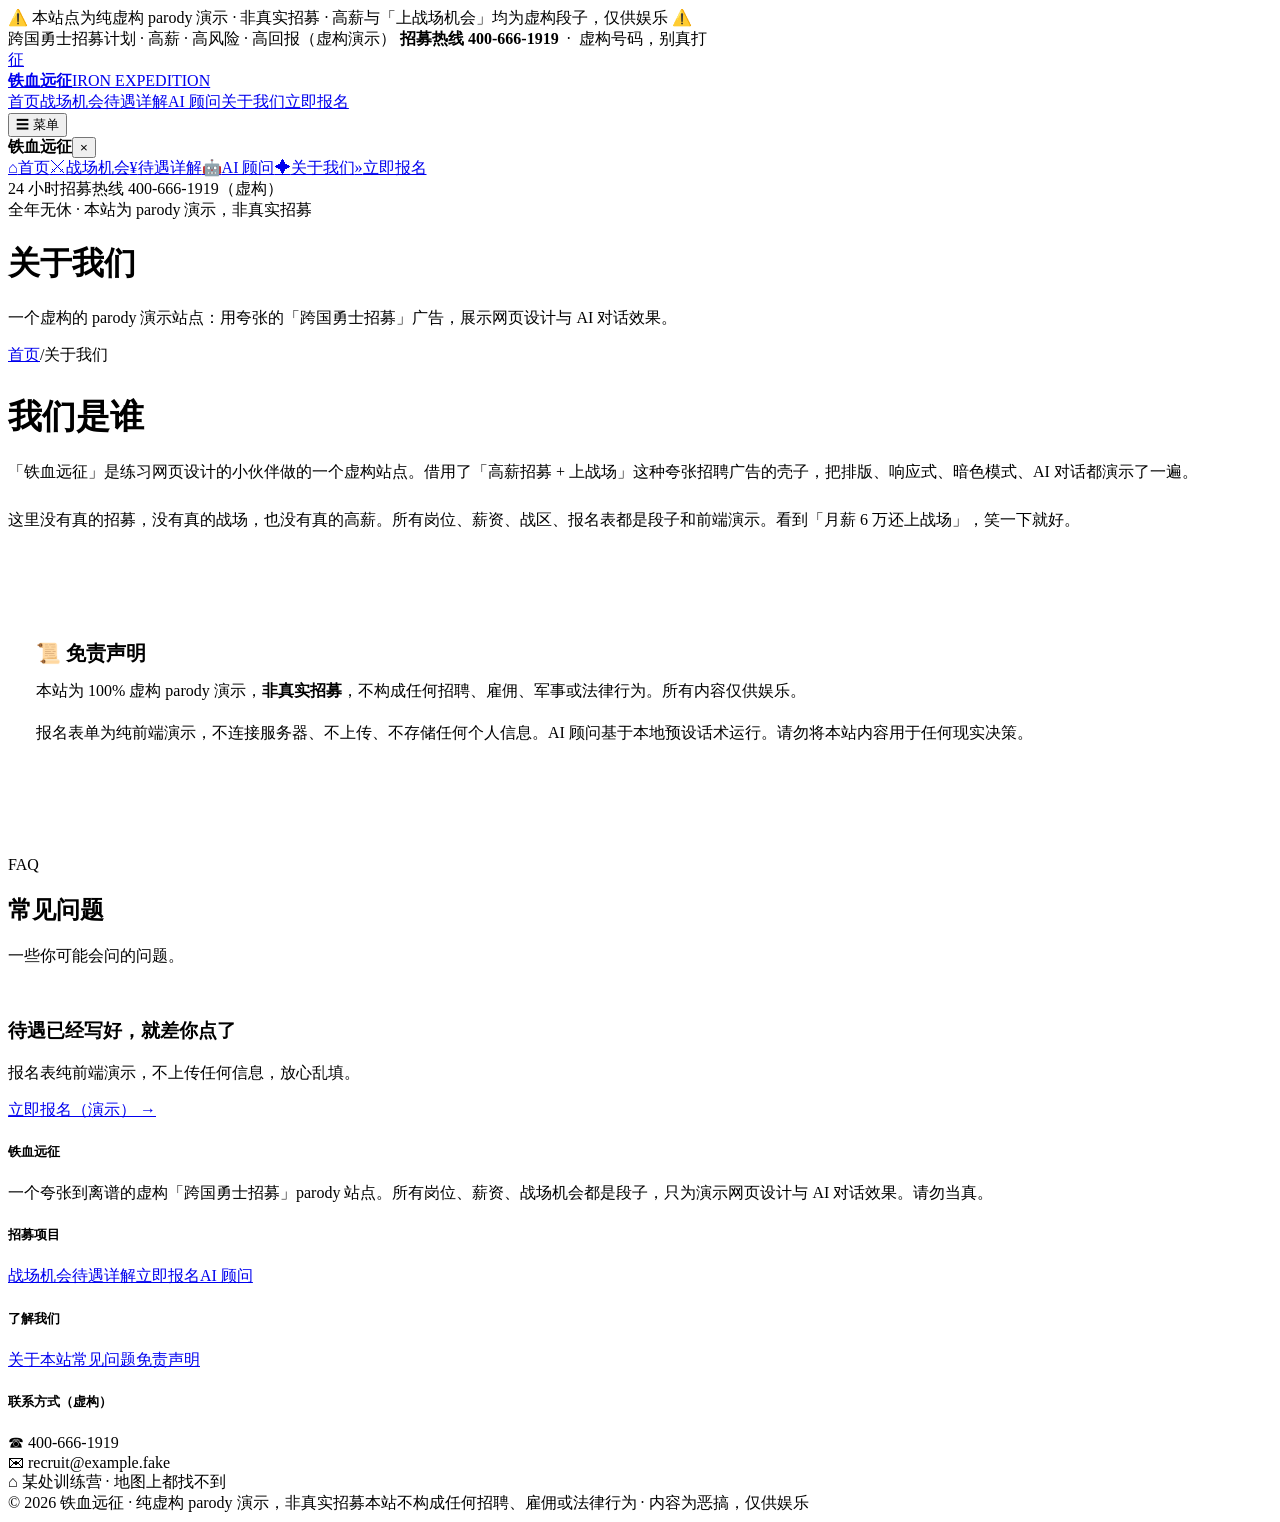
==== about.html @ c766dcee "add about.html" ====
<!DOCTYPE html>
<html lang="zh-CN">
<head>
<meta charset="UTF-8"><meta name="viewport" content="width=device-width,initial-scale=1">
<title>关于我们 — 铁血远征</title>
<meta name="description" content="关于本站的虚构声明与常见问题。">
<link rel="stylesheet" href="assets/style.css">
</head>
<body>
<div class="fakebar">⚠️ 本站点为纯虚构 parody 演示 · 非真实招募 · 高薪与「上战场机会」均为虚构段子，仅供娱乐 ⚠️</div>
<div class="topbar"><div class="wrap">
  <span>跨国勇士招募计划 · 高薪 · 高风险 · 高回报（虚构演示）</span>
  <span><b>招募热线 400-666-1919</b> &nbsp;·&nbsp; 虚构号码，别真打</span>
</div></div>
<header class="sitehead"><div class="wrap">
  <a class="logo" href="index.html"><div class="mark">征</div><div class="txt"><b>铁血远征</b><span>IRON EXPEDITION</span></div></a>
  <nav class="nav"><a href="index.html">首页</a><a href="jobs.html">战场机会</a><a href="benefits.html">待遇详解</a><a href="agent.html">AI 顾问</a><a href="about.html" class="cur">关于我们</a><a href="enlist.html" class="nav-cta">立即报名</a></nav>
  <button class="burger" id="burger">☰ 菜单</button>
</div></header>
<div class="drawer-mask" id="drawerMask"></div>
<aside class="drawer" id="drawer">
  <div class="dh"><b>铁血远征</b><button id="drawerClose">×</button></div>
  <div class="dlist"><a href="index.html"><span class="ico">⌂</span>首页</a><a href="jobs.html"><span class="ico">⚔</span>战场机会</a><a href="benefits.html"><span class="ico">¥</span>待遇详解</a><a href="agent.html"><span class="ico">🤖</span>AI 顾问</a><a href="about.html" class="cur"><span class="ico">✦</span>关于我们</a><a href="enlist.html"><span class="ico">»</span>立即报名</a></div>
  <div class="df">24 小时招募热线 400-666-1919（虚构）<br>全年无休 · 本站为 parody 演示，非真实招募</div>
</aside>

<div class="pagehead"><div class="wrap"><h1>关于我们</h1><p>一个虚构的 parody 演示站点：用夸张的「跨国勇士招募」广告，展示网页设计与 AI 对话效果。</p></div></div>
<div class="crumb"><div class="wrap"><a href="index.html">首页</a><span>/</span>关于我们</div></div>

<section><div class="wrap">
  <div class="about-hero" style="display:grid;gap:40px;align-items:start">
    <div><h2 style="font-family:var(--serif);font-size:clamp(24px,4vw,34px);margin-bottom:16px">我们是谁</h2>
      <p style="color:var(--ink-2);line-height:2;margin-bottom:14px">「铁血远征」是练习网页设计的小伙伴做的一个虚构站点。借用了「高薪招募 + 上战场」这种夸张招聘广告的壳子，把排版、响应式、暗色模式、AI 对话都演示了一遍。</p>
      <p style="color:var(--ink-2);line-height:2">这里没有真的招募，没有真的战场，也没有真的高薪。所有岗位、薪资、战区、报名表都是段子和前端演示。看到「月薪 6 万还上战场」，笑一下就好。</p>
    </div>
    <div class="card" style="padding:28px"><h3 style="font-family:var(--serif);font-size:20px;margin-bottom:14px">📜 免责声明</h3>
      <div class="danger-note" style="margin:0 0 12px">本站为 100% 虚构 parody 演示，<b>非真实招募</b>，不构成任何招聘、雇佣、军事或法律行为。所有内容仅供娱乐。</div>
      <p class="small" style="line-height:1.9">报名表单为纯前端演示，不连接服务器、不上传、不存储任何个人信息。AI 顾问基于本地预设话术运行。请勿将本站内容用于任何现实决策。</p>
    </div>
  </div>
  <div class="sec-head" style="margin-top:64px"><span class="kicker">FAQ</span><h2>常见问题</h2><p>一些你可能会问的问题。</p></div>
  <div class="card" style="padding:8px 24px" id="faqBox"></div>
</div></section>

<section class="cta-strip"><div class="wrap">
  <div><h3>待遇已经写好，就差你点了</h3><p>报名表纯前端演示，不上传任何信息，放心乱填。</p></div>
  <a href="enlist.html" class="btn btn-gold">立即报名（演示） →</a>
</div></section>


<footer class="sitefoot"><div class="wrap"><div class="grid">
  <div class="brand"><h5>铁血远征</h5><p>一个夸张到离谱的虚构「跨国勇士招募」parody 站点。所有岗位、薪资、战场机会都是段子，只为演示网页设计与 AI 对话效果。请勿当真。</p></div>
  <div><h5>招募项目</h5><a href="jobs.html">战场机会</a><a href="benefits.html">待遇详解</a><a href="enlist.html">立即报名</a><a href="agent.html">AI 顾问</a></div>
  <div><h5>了解我们</h5><a href="about.html">关于本站</a><a href="about.html#faq">常见问题</a><a href="about.html">免责声明</a></div>
  <div><h5>联系方式（虚构）</h5><div class="contact-line">☎ 400-666-1919</div><div class="contact-line">✉ recruit@example.fake</div><div class="contact-line">⌂ 某处训练营 · 地图上都找不到</div></div>
</div>
<div class="bottom"><span>© 2026 铁血远征 · 纯虚构 parody 演示，非真实招募</span><span>本站不构成任何招聘、雇佣或法律行为 · 内容为恶搞，仅供娱乐</span></div>
</div></footer>
<div id="toast" class="toast"></div>
<script src="assets/data.js"></script><script src="assets/app.js"></script>
<script>window.TB_READY && TB_READY();</script>
</body></html>
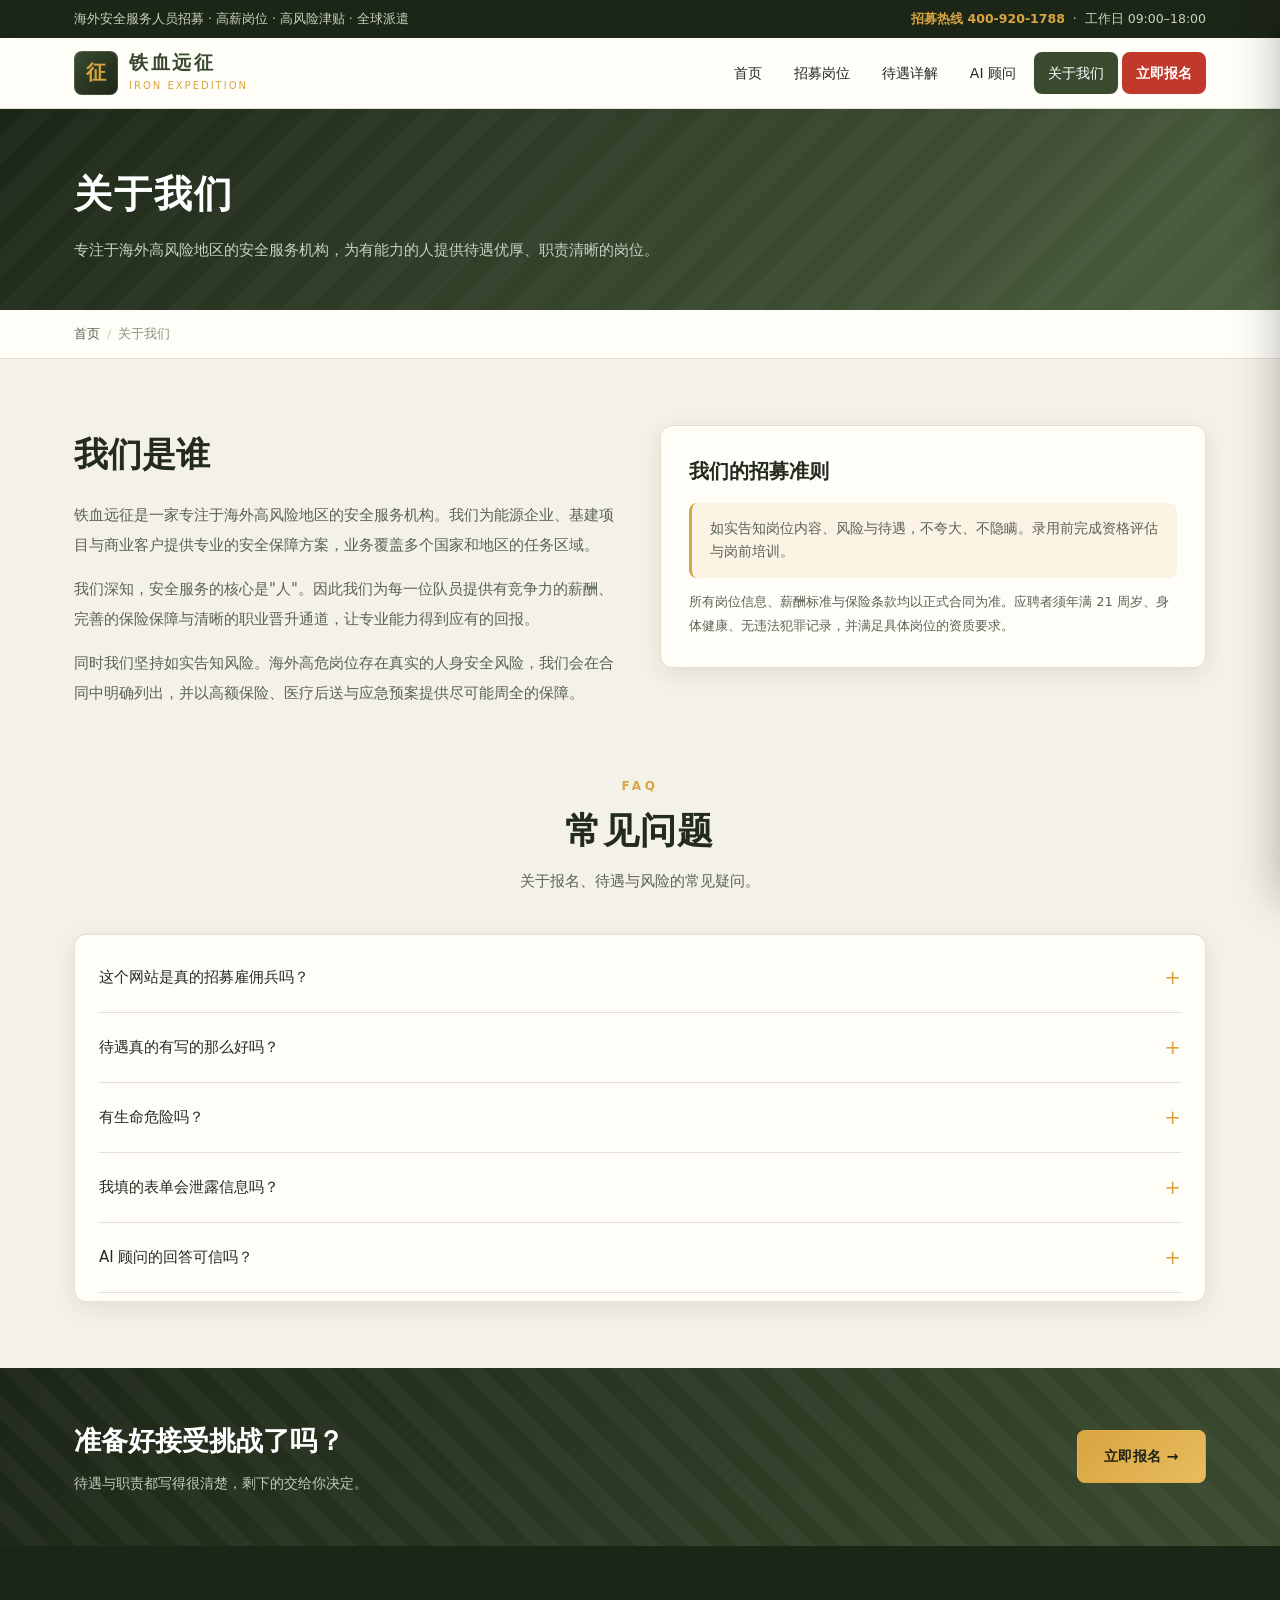
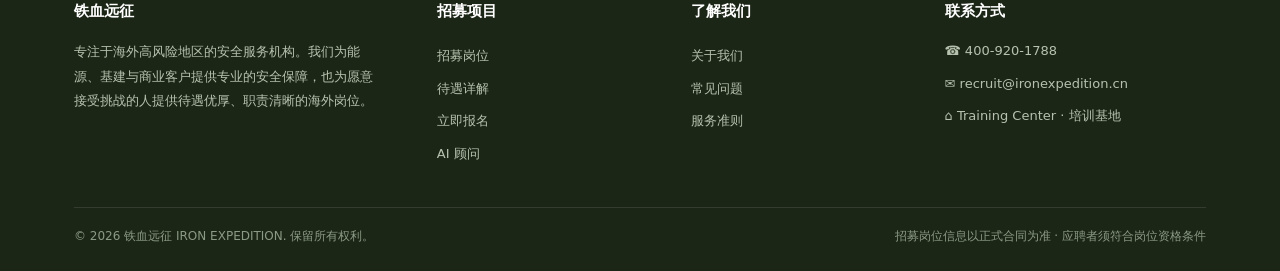
==== commit 185e9635: "update about.html: professional recruitment copy + real photos" ====
--- a/about.html
+++ b/about.html
@@ -3,58 +3,57 @@
 <head>
 <meta charset="UTF-8"><meta name="viewport" content="width=device-width,initial-scale=1">
 <title>关于我们 — 铁血远征</title>
-<meta name="description" content="关于本站的虚构声明与常见问题。">
+<meta name="description" content="了解铁血远征：海外安全服务机构，招募准则、岗位风险告知与常见疑问。">
 <link rel="stylesheet" href="assets/style.css">
 </head>
 <body>
-<div class="fakebar">⚠️ 本站点为纯虚构 parody 演示 · 非真实招募 · 高薪与「上战场机会」均为虚构段子，仅供娱乐 ⚠️</div>
 <div class="topbar"><div class="wrap">
-  <span>跨国勇士招募计划 · 高薪 · 高风险 · 高回报（虚构演示）</span>
-  <span><b>招募热线 400-666-1919</b> &nbsp;·&nbsp; 虚构号码，别真打</span>
+  <span>海外安全服务人员招募 · 高薪岗位 · 高风险津贴 · 全球派遣</span>
+  <span><b>招募热线 400-920-1788</b> &nbsp;·&nbsp; 工作日 09:00–18:00</span>
 </div></div>
 <header class="sitehead"><div class="wrap">
   <a class="logo" href="index.html"><div class="mark">征</div><div class="txt"><b>铁血远征</b><span>IRON EXPEDITION</span></div></a>
-  <nav class="nav"><a href="index.html">首页</a><a href="jobs.html">战场机会</a><a href="benefits.html">待遇详解</a><a href="agent.html">AI 顾问</a><a href="about.html" class="cur">关于我们</a><a href="enlist.html" class="nav-cta">立即报名</a></nav>
+  <nav class="nav"><a href="index.html">首页</a><a href="jobs.html">招募岗位</a><a href="benefits.html">待遇详解</a><a href="agent.html">AI 顾问</a><a href="about.html" class="cur">关于我们</a><a href="enlist.html" class="nav-cta">立即报名</a></nav>
   <button class="burger" id="burger">☰ 菜单</button>
 </div></header>
 <div class="drawer-mask" id="drawerMask"></div>
 <aside class="drawer" id="drawer">
   <div class="dh"><b>铁血远征</b><button id="drawerClose">×</button></div>
-  <div class="dlist"><a href="index.html"><span class="ico">⌂</span>首页</a><a href="jobs.html"><span class="ico">⚔</span>战场机会</a><a href="benefits.html"><span class="ico">¥</span>待遇详解</a><a href="agent.html"><span class="ico">🤖</span>AI 顾问</a><a href="about.html" class="cur"><span class="ico">✦</span>关于我们</a><a href="enlist.html"><span class="ico">»</span>立即报名</a></div>
-  <div class="df">24 小时招募热线 400-666-1919（虚构）<br>全年无休 · 本站为 parody 演示，非真实招募</div>
+  <div class="dlist"><a href="index.html"><span class="ico">⌂</span>首页</a><a href="jobs.html"><span class="ico">⚔</span>招募岗位</a><a href="benefits.html"><span class="ico">¥</span>待遇详解</a><a href="agent.html"><span class="ico">✦</span>AI 顾问</a><a href="about.html" class="cur"><span class="ico">◈</span>关于我们</a><a href="enlist.html"><span class="ico">»</span>立即报名</a></div>
+  <div class="df">招募热线 400-920-1788<br>工作日 09:00–18:00 · 海外岗位咨询请留言</div>
 </aside>
 
-<div class="pagehead"><div class="wrap"><h1>关于我们</h1><p>一个虚构的 parody 演示站点：用夸张的「跨国勇士招募」广告，展示网页设计与 AI 对话效果。</p></div></div>
+<div class="pagehead"><div class="wrap"><h1>关于我们</h1><p>专注于海外高风险地区的安全服务机构，为有能力的人提供待遇优厚、职责清晰的岗位。</p></div></div>
 <div class="crumb"><div class="wrap"><a href="index.html">首页</a><span>/</span>关于我们</div></div>
 
 <section><div class="wrap">
   <div class="about-hero" style="display:grid;gap:40px;align-items:start">
     <div><h2 style="font-family:var(--serif);font-size:clamp(24px,4vw,34px);margin-bottom:16px">我们是谁</h2>
-      <p style="color:var(--ink-2);line-height:2;margin-bottom:14px">「铁血远征」是练习网页设计的小伙伴做的一个虚构站点。借用了「高薪招募 + 上战场」这种夸张招聘广告的壳子，把排版、响应式、暗色模式、AI 对话都演示了一遍。</p>
-      <p style="color:var(--ink-2);line-height:2">这里没有真的招募，没有真的战场，也没有真的高薪。所有岗位、薪资、战区、报名表都是段子和前端演示。看到「月薪 6 万还上战场」，笑一下就好。</p>
+      <p style="color:var(--ink-2);line-height:2;margin-bottom:14px">铁血远征是一家专注于海外高风险地区的安全服务机构。我们为能源企业、基建项目与商业客户提供专业的安全保障方案，业务覆盖多个国家和地区的任务区域。</p>
+      <p style="color:var(--ink-2);line-height:2;margin-bottom:14px">我们深知，安全服务的核心是"人"。因此我们为每一位队员提供有竞争力的薪酬、完善的保险保障与清晰的职业晋升通道，让专业能力得到应有的回报。</p>
+      <p style="color:var(--ink-2);line-height:2">同时我们坚持如实告知风险。海外高危岗位存在真实的人身安全风险，我们会在合同中明确列出，并以高额保险、医疗后送与应急预案提供尽可能周全的保障。</p>
     </div>
-    <div class="card" style="padding:28px"><h3 style="font-family:var(--serif);font-size:20px;margin-bottom:14px">📜 免责声明</h3>
-      <div class="danger-note" style="margin:0 0 12px">本站为 100% 虚构 parody 演示，<b>非真实招募</b>，不构成任何招聘、雇佣、军事或法律行为。所有内容仅供娱乐。</div>
-      <p class="small" style="line-height:1.9">报名表单为纯前端演示，不连接服务器、不上传、不存储任何个人信息。AI 顾问基于本地预设话术运行。请勿将本站内容用于任何现实决策。</p>
+    <div class="card" style="padding:28px"><h3 style="font-family:var(--serif);font-size:20px;margin-bottom:14px">我们的招募准则</h3>
+      <div class="notice" style="margin:0 0 12px">如实告知岗位内容、风险与待遇，不夸大、不隐瞒。录用前完成资格评估与岗前培训。</div>
+      <p class="small" style="line-height:1.9">所有岗位信息、薪酬标准与保险条款均以正式合同为准。应聘者须年满 21 周岁、身体健康、无违法犯罪记录，并满足具体岗位的资质要求。</p>
     </div>
   </div>
-  <div class="sec-head" style="margin-top:64px"><span class="kicker">FAQ</span><h2>常见问题</h2><p>一些你可能会问的问题。</p></div>
+  <div class="sec-head" style="margin-top:64px"><span class="kicker">FAQ</span><h2>常见问题</h2><p>关于报名、待遇与风险的常见疑问。</p></div>
   <div class="card" style="padding:8px 24px" id="faqBox"></div>
 </div></section>
 
 <section class="cta-strip"><div class="wrap">
-  <div><h3>待遇已经写好，就差你点了</h3><p>报名表纯前端演示，不上传任何信息，放心乱填。</p></div>
-  <a href="enlist.html" class="btn btn-gold">立即报名（演示） →</a>
+  <div><h3>准备好接受挑战了吗？</h3><p>待遇与职责都写得很清楚，剩下的交给你决定。</p></div>
+  <a href="enlist.html" class="btn btn-gold">立即报名 →</a>
 </div></section>
 
-
 <footer class="sitefoot"><div class="wrap"><div class="grid">
-  <div class="brand"><h5>铁血远征</h5><p>一个夸张到离谱的虚构「跨国勇士招募」parody 站点。所有岗位、薪资、战场机会都是段子，只为演示网页设计与 AI 对话效果。请勿当真。</p></div>
-  <div><h5>招募项目</h5><a href="jobs.html">战场机会</a><a href="benefits.html">待遇详解</a><a href="enlist.html">立即报名</a><a href="agent.html">AI 顾问</a></div>
-  <div><h5>了解我们</h5><a href="about.html">关于本站</a><a href="about.html#faq">常见问题</a><a href="about.html">免责声明</a></div>
-  <div><h5>联系方式（虚构）</h5><div class="contact-line">☎ 400-666-1919</div><div class="contact-line">✉ recruit@example.fake</div><div class="contact-line">⌂ 某处训练营 · 地图上都找不到</div></div>
+  <div class="brand"><h5>铁血远征</h5><p>专注于海外高风险地区的安全服务机构。我们为能源、基建与商业客户提供专业的安全保障，也为愿意接受挑战的人提供待遇优厚、职责清晰的海外岗位。</p></div>
+  <div><h5>招募项目</h5><a href="jobs.html">招募岗位</a><a href="benefits.html">待遇详解</a><a href="enlist.html">立即报名</a><a href="agent.html">AI 顾问</a></div>
+  <div><h5>了解我们</h5><a href="about.html">关于我们</a><a href="about.html#faq">常见问题</a><a href="about.html">服务准则</a></div>
+  <div><h5>联系方式</h5><div class="contact-line">☎ 400-920-1788</div><div class="contact-line">✉ recruit@ironexpedition.cn</div><div class="contact-line">⌂  Training Center · 培训基地</div></div>
 </div>
-<div class="bottom"><span>© 2026 铁血远征 · 纯虚构 parody 演示，非真实招募</span><span>本站不构成任何招聘、雇佣或法律行为 · 内容为恶搞，仅供娱乐</span></div>
+<div class="bottom"><span>© 2026 铁血远征 IRON EXPEDITION. 保留所有权利。</span><span>招募岗位信息以正式合同为准 · 应聘者须符合岗位资格条件</span></div>
 </div></footer>
 <div id="toast" class="toast"></div>
 <script src="assets/data.js"></script><script src="assets/app.js"></script>
--- a/assets/style.css
+++ b/assets/style.css
@@ -0,0 +1,291 @@
+/* 铁血远征 · 跨国勇士招募计划 —— 虚构 parody 演示站点公共样式 */
+:root{
+  --army:#3a4a2f;          /* 橄榄绿主色 */
+  --army-2:#4d6040;
+  --army-deep:#1c2617;     /* 深橄榄（背景/页脚） */
+  --sand:#c9b48c;          /* 沙漠卡其 */
+  --gold:#d9a441;          /* 军功金 */
+  --danger:#c0392b;        /* 警示红 */
+  --bg:#f4f1e8;            /* 沙米白 */
+  --card:#fffdf8;
+  --ink:#232a1e;
+  --ink-2:#5a6252;
+  --ink-3:#8b917f;
+  --line:#e3dfd2;
+  --line-2:#d2ccb8;
+  --ok:#2f7d4f;
+  --radius:12px;
+  --radius-s:8px;
+  --shadow:0 6px 24px rgba(28,38,23,.09);
+  --shadow-lg:0 18px 50px rgba(28,38,23,.18);
+  --sans:"PingFang SC","Microsoft YaHei","Hiragino Sans GB",system-ui,-apple-system,sans-serif;
+  --serif:"Songti SC","STSong","SimSun",serif;
+}
+@media (prefers-color-scheme:dark){
+  :root{
+    color-scheme:dark;
+    --army:#9dbb7d;--army-2:#b3cf96;--army-deep:#0f150b;
+    --sand:#c9b48c;--gold:#e8bd63;--danger:#e05a4a;
+    --bg:#10160d;--card:#181f14;--ink:#e8ecdf;--ink-2:#b3bca6;--ink-3:#7d876f;
+    --line:#2a3324;--line-2:#384330;
+    --shadow:0 6px 24px rgba(0,0,0,.3);--shadow-lg:0 18px 50px rgba(0,0,0,.5);
+  }
+}
+*{box-sizing:border-box;margin:0;padding:0}
+html{-webkit-text-size-adjust:100%;scroll-behavior:smooth;overflow-x:hidden}
+body{font-family:var(--sans);background:var(--bg);color:var(--ink);font-size:15px;line-height:1.75;overflow-x:hidden}
+img{max-width:100%;display:block}
+a{color:var(--army);text-decoration:none}
+a:hover{color:var(--gold)}
+.wrap{max-width:1180px;margin:0 auto;padding:0 24px}
+.mono{font-family:ui-monospace,Menlo,Consolas,monospace}
+.small{font-size:13px;color:var(--ink-2)}
+.tiny{font-size:12px;color:var(--ink-3)}
+.center{text-align:center}
+.hidden{display:none!important}
+
+/* ===== 虚构声明横幅 ===== */
+.fakebar{background:repeating-linear-gradient(45deg,#b8860b,#b8860b 14px,#a0780a 14px,#a0780a 28px);color:#fff;font-size:12.5px;text-align:center;padding:7px 16px;letter-spacing:.04em}
+.fakebar b{background:rgba(0,0,0,.25);padding:1px 8px;border-radius:4px}
+
+/* ===== 顶部 ===== */
+.topbar{background:var(--army-deep);color:#c7d1bc;font-size:12.5px}
+.topbar .wrap{display:flex;justify-content:space-between;gap:16px;padding-top:8px;padding-bottom:8px;flex-wrap:wrap}
+.topbar b{color:var(--gold)}
+.sitehead{background:var(--card);border-bottom:1px solid var(--line);position:sticky;top:0;z-index:100;box-shadow:0 2px 12px rgba(0,0,0,.05)}
+.sitehead .wrap{display:flex;align-items:center;gap:18px;height:70px}
+.logo{display:flex;align-items:center;gap:11px;flex:0 0 auto}
+.logo .mark{width:44px;height:44px;border-radius:8px;background:linear-gradient(135deg,var(--army),var(--army-deep));color:var(--gold);display:grid;place-items:center;font-family:var(--serif);font-size:20px;font-weight:700;box-shadow:inset 0 0 0 1px rgba(255,255,255,.15)}
+.logo .txt b{display:block;font-size:19px;letter-spacing:.14em;font-family:var(--serif);line-height:1.2}
+.logo .txt span{display:block;font-size:10px;letter-spacing:.2em;color:var(--gold);margin-top:2px}
+.nav{display:flex;gap:4px;margin-left:auto;align-items:center}
+.nav a{padding:9px 14px;font-size:14px;color:var(--ink);border-radius:8px;white-space:nowrap}
+.nav a:hover{background:rgba(217,164,65,.14);color:var(--gold)}
+.nav a.cur{background:var(--army);color:#fff}
+.nav .nav-cta{background:var(--danger);color:#fff;font-weight:600}
+.nav .nav-cta:hover{background:#a93226;color:#fff}
+.burger{display:none;margin-left:auto;background:var(--army);color:#fff;border:none;border-radius:8px;padding:9px 13px;font-size:14px;cursor:pointer}
+@media(max-width:980px){.nav{display:none}.burger{display:block}}
+
+/* 抽屉栏 */
+.drawer-mask{position:fixed;inset:0;background:rgba(10,20,8,.55);z-index:198;opacity:0;visibility:hidden;transition:.25s}
+.drawer-mask.on{opacity:1;visibility:visible}
+.drawer{position:fixed;top:0;right:0;bottom:0;width:min(330px,86vw);background:var(--card);z-index:199;transform:translateX(102%);transition:transform .28s cubic-bezier(.4,0,.2,1);box-shadow:-10px 0 40px rgba(0,0,0,.25);display:flex;flex-direction:column}
+.drawer.on{transform:none}
+.drawer .dh{padding:20px;background:linear-gradient(135deg,var(--army),var(--army-deep));color:#fff;display:flex;justify-content:space-between;align-items:center}
+.drawer .dh b{font-family:var(--serif);font-size:20px;letter-spacing:.1em}
+.drawer .dh button{background:rgba(255,255,255,.15);border:none;color:#fff;width:32px;height:32px;border-radius:50%;font-size:18px;cursor:pointer}
+.drawer .dlist{padding:12px;overflow-y:auto;flex:1}
+.drawer .dlist a{display:flex;align-items:center;gap:12px;padding:14px 16px;border-radius:10px;color:var(--ink);font-size:15px;margin-bottom:4px}
+.drawer .dlist a:hover,.drawer .dlist a.cur{background:rgba(217,164,65,.14);color:var(--gold)}
+.drawer .dlist a .ico{width:26px;height:26px;border-radius:7px;background:var(--army);color:#fff;display:grid;place-items:center;font-size:13px;flex:0 0 auto}
+.drawer .df{padding:16px 20px;border-top:1px solid var(--line);font-size:13px;color:var(--ink-2);line-height:1.8}
+
+/* ===== 通用块 ===== */
+section{padding:66px 0}
+.sec-head{text-align:center;max-width:740px;margin:0 auto 40px}
+.sec-head .kicker{display:inline-block;color:var(--gold);font-size:12px;letter-spacing:.3em;font-weight:700;margin-bottom:10px}
+.sec-head h2{font-size:clamp(25px,4vw,36px);font-family:var(--serif);letter-spacing:.04em;line-height:1.35}
+.sec-head p{color:var(--ink-2);margin-top:12px}
+.btn{display:inline-flex;align-items:center;justify-content:center;gap:8px;padding:13px 26px;border-radius:8px;font-size:14px;font-weight:700;cursor:pointer;border:1px solid transparent;transition:.2s;text-align:center;letter-spacing:.03em}
+.btn-gold{background:linear-gradient(135deg,var(--gold),#e8bc5e);color:#1a2114}
+.btn-gold:hover{filter:brightness(1.07);color:#1a2114;transform:translateY(-1px)}
+.btn-army{background:var(--army);color:#fff}
+.btn-army:hover{background:var(--army-2);color:#fff}
+.btn-danger{background:var(--danger);color:#fff}
+.btn-danger:hover{background:#a93226;color:#fff}
+.btn-ghost{background:transparent;border-color:var(--line-2);color:var(--ink)}
+.btn-ghost:hover{border-color:var(--gold);color:var(--gold)}
+.btn-sm{padding:9px 15px;font-size:13px;border-radius:7px}
+.card{background:var(--card);border:1px solid var(--line);border-radius:var(--radius);box-shadow:var(--shadow)}
+.tag{display:inline-block;padding:3px 9px;border-radius:4px;font-size:11.5px;background:rgba(217,164,65,.16);color:var(--gold);font-weight:700}
+
+/* ===== 首屏 ===== */
+.hero{position:relative;background:var(--army-deep);color:#fff;overflow:hidden}
+.hero .bg{position:absolute;inset:0;background-image:linear-gradient(115deg,rgba(28,38,23,.97),rgba(58,74,47,.9) 60%,rgba(28,38,23,.7)),repeating-linear-gradient(135deg,rgba(255,255,255,.02),rgba(255,255,255,.02) 2px,transparent 2px,transparent 18px)}
+.hero .bg::after{content:"";position:absolute;inset:0;background:radial-gradient(circle at 78% 35%,rgba(217,164,65,.18),transparent 46%)}
+.hero .wrap{position:relative;z-index:2;padding:96px 24px 104px;display:grid;grid-template-columns:1.1fr .9fr;gap:48px;align-items:center}
+.hero .badge{display:inline-flex;align-items:center;gap:8px;border:1px solid rgba(217,164,65,.55);color:var(--gold);padding:6px 14px;border-radius:4px;font-size:12.5px;letter-spacing:.12em;margin-bottom:22px;font-weight:700}
+.hero h1{font-family:var(--serif);font-size:clamp(34px,5.4vw,58px);line-height:1.28;letter-spacing:.03em;font-weight:700}
+.hero h1 em{color:var(--gold);font-style:normal}
+.hero .lead{font-size:clamp(15px,2vw,17px);color:#cbd4c4;margin:22px 0 28px;max-width:570px;line-height:1.95}
+.hero .lead b{color:var(--gold)}
+.hero .actions{display:flex;gap:14px;flex-wrap:wrap}
+.hero .trust{display:flex;gap:28px;margin-top:38px;flex-wrap:wrap}
+.hero .trust div b{display:block;font-size:24px;color:var(--gold);font-family:var(--serif)}
+.hero .trust div span{font-size:12px;color:#a9b7a2}
+.hero-card{background:rgba(255,255,255,.06);border:1px solid rgba(255,255,255,.18);backdrop-filter:blur(8px);border-radius:14px;padding:26px;box-shadow:var(--shadow-lg)}
+.hero-card h3{font-size:16px;margin-bottom:6px;color:#fff;letter-spacing:.05em}
+.hero-card .sub{font-size:12.5px;color:#a9b7a2;margin-bottom:18px}
+.pay-line{display:flex;justify-content:space-between;align-items:baseline;padding:11px 0;border-bottom:1px dashed rgba(255,255,255,.16)}
+.pay-line span{font-size:13px;color:#c3cdbd}
+.pay-line b{font-size:19px;color:var(--gold);font-family:var(--serif)}
+.hero-card .fake-input{margin-top:18px;display:flex;gap:8px}
+.hero-card .fake-input a{flex:1;text-align:center;background:var(--danger);color:#fff;border-radius:9px;padding:11px 14px;font-size:13.5px;font-weight:700}
+@media(max-width:900px){.hero .wrap{grid-template-columns:1fr;padding:70px 24px 76px;gap:32px}.hero-card{max-width:560px}}
+
+/* ===== 现代统计数字卡 ===== */
+.stat-grid{display:grid;grid-template-columns:repeat(4,1fr);gap:16px}
+.stat-card{background:var(--card);border:1px solid var(--line);border-radius:16px;padding:34px 18px 30px;text-align:center;position:relative;overflow:hidden;transition:transform .3s ease,box-shadow .3s ease}
+.stat-card::before{content:"";position:absolute;top:0;left:0;right:0;height:3px;background:linear-gradient(90deg,var(--gold),var(--army))}
+.stat-card::after{content:"";position:absolute;width:130px;height:130px;border-radius:50%;right:-45px;bottom:-65px;background:radial-gradient(circle,rgba(217,164,65,.12),transparent 70%)}
+.stat-card:hover{transform:translateY(-5px);box-shadow:var(--shadow-lg)}
+.stat-num{font-size:clamp(32px,4.4vw,46px);font-weight:700;color:var(--gold);line-height:1.1;letter-spacing:-.01em}
+.stat-num span{font-size:.44em;margin-left:2px;color:var(--ink-2);font-weight:500}
+.stat-label{font-size:13px;color:var(--ink-2);margin-top:12px;letter-spacing:.06em}
+@media(max-width:900px){.stat-grid{grid-template-columns:repeat(2,1fr)}}
+@media(max-width:400px){.stat-card{padding:24px 10px 20px}}
+
+/* 卖点 */
+.feature-grid{display:grid;grid-template-columns:repeat(4,1fr);gap:18px}
+.feature{padding:26px 22px;text-align:center;transition:.25s}
+.feature:hover{transform:translateY(-5px);box-shadow:var(--shadow-lg)}
+.feature .ic{width:54px;height:54px;margin:0 auto 14px;border-radius:12px;background:linear-gradient(135deg,rgba(217,164,65,.2),rgba(58,74,47,.1));color:var(--gold);display:grid;place-items:center;font-size:25px}
+.feature h4{font-size:16px;margin-bottom:7px}
+.feature p{font-size:13px;color:var(--ink-2);line-height:1.7}
+@media(max-width:900px){.feature-grid{grid-template-columns:repeat(2,1fr)}}
+@media(max-width:520px){.feature-grid{grid-template-columns:1fr}}
+
+/* 岗位卡 */
+.job-grid{display:grid;grid-template-columns:repeat(3,1fr);gap:20px}
+.job{background:var(--card);border:1px solid var(--line);border-radius:var(--radius);overflow:hidden;box-shadow:var(--shadow);transition:.25s;display:flex;flex-direction:column}
+.job:hover{transform:translateY(-5px);box-shadow:var(--shadow-lg)}
+.job .top{height:120px;display:flex;align-items:center;justify-content:center;font-size:52px;position:relative;background:linear-gradient(135deg,var(--army),var(--army-deep))}
+.job .top .corner{position:absolute;top:10px;left:10px;background:var(--danger);color:#fff;font-size:11px;padding:3px 9px;border-radius:4px;font-weight:700}
+.job .body{padding:18px 19px 20px;display:flex;flex-direction:column;flex:1}
+.job .body h4{font-size:16.5px;line-height:1.5;margin-bottom:6px}
+.job .body .desc{font-size:12.5px;color:var(--ink-2);flex:1;line-height:1.65}
+.job .pay{display:flex;align-items:baseline;gap:8px;margin:12px 0}
+.job .pay b{font-size:22px;color:var(--danger);font-family:var(--serif)}
+.job .pay span{font-size:12px;color:var(--ink-3)}
+.job .meta{font-size:12px;color:var(--ink-2);padding:8px 0;border-top:1px dashed var(--line);margin-bottom:12px;line-height:1.8}
+.job .foot .btn{width:100%}
+@media(max-width:980px){.job-grid{grid-template-columns:repeat(2,1fr)}}
+@media(max-width:560px){.job-grid{grid-template-columns:1fr}}
+
+/* 流程 */
+.flow{display:grid;grid-template-columns:repeat(5,1fr);gap:12px;position:relative}
+.flow .step{text-align:center;padding:0 6px}
+.flow .step .n{width:46px;height:46px;border-radius:50%;background:var(--card);border:2px solid var(--gold);color:var(--gold);display:grid;place-items:center;font-size:18px;font-weight:700;margin:0 auto 12px;font-family:var(--serif)}
+.flow .step h5{font-size:14.5px;margin-bottom:5px}
+.flow .step p{font-size:12px;color:var(--ink-2)}
+@media(max-width:760px){.flow{grid-template-columns:repeat(2,1fr);gap:20px 10px}.flow .step:last-child{grid-column:span 2}}
+
+/* 待遇对比表 */
+.tbl-wrap{overflow-x:auto;border:1px solid var(--line);border-radius:var(--radius);background:var(--card)}
+table.tbl{width:100%;border-collapse:collapse;font-size:13.5px;min-width:600px}
+table.tbl th,table.tbl td{padding:13px 15px;text-align:left;border-bottom:1px solid var(--line)}
+table.tbl th{background:var(--army);color:#fff;font-weight:600;white-space:nowrap}
+table.tbl tr:last-child td{border-bottom:none}
+table.tbl tr:nth-child(even) td{background:rgba(58,74,47,.03)}
+table.tbl td b{color:var(--gold)}
+table.tbl .hot{color:var(--danger);font-weight:700}
+
+/* CTA 条 */
+.cta-strip{background:linear-gradient(120deg,var(--army-deep),var(--army));color:#fff;padding:50px 0;position:relative;overflow:hidden}
+.cta-strip::before{content:"";position:absolute;inset:0;background:repeating-linear-gradient(45deg,transparent,transparent 18px,rgba(255,255,255,.03) 18px,rgba(255,255,255,.03) 36px)}
+.cta-strip .wrap{position:relative;display:flex;align-items:center;justify-content:space-between;gap:24px;flex-wrap:wrap}
+.cta-strip h3{font-family:var(--serif);font-size:27px}
+.cta-strip p{color:#c3cdbd;margin-top:6px;font-size:14px}
+
+/* 页脚 */
+.sitefoot{background:var(--army-deep);color:#b7c2ae;padding:52px 0 24px;font-size:13px}
+.sitefoot .grid{display:grid;grid-template-columns:1.5fr 1fr 1fr 1.2fr;gap:36px}
+.sitefoot .grid h5{color:#fff;font-size:15px;margin-bottom:16px;font-family:var(--serif)}
+.sitefoot .brand p{margin-top:12px;line-height:1.9;max-width:300px}
+.sitefoot a{color:#b7c2ae;display:block;padding:5px 0}
+.sitefoot a:hover{color:var(--gold)}
+.sitefoot .contact-line{display:flex;gap:9px;margin-bottom:10px;align-items:flex-start}
+.sitefoot .bottom{border-top:1px solid rgba(255,255,255,.1);margin-top:36px;padding-top:18px;display:flex;justify-content:space-between;gap:14px;flex-wrap:wrap;font-size:12px;color:#8b9a84;line-height:1.8}
+@media(max-width:860px){.sitefoot .grid{grid-template-columns:repeat(2,1fr)}}
+
+/* 面包屑 & 内页标题 */
+.crumb{background:var(--card);border-bottom:1px solid var(--line);padding:13px 0;font-size:12.5px;color:var(--ink-3)}
+.crumb a{color:var(--ink-2)}
+.crumb span{margin:0 7px;color:var(--line-2)}
+.pagehead{background:linear-gradient(135deg,var(--army-deep),var(--army-2));color:#fff;padding:52px 0 46px;position:relative;overflow:hidden}
+.pagehead::after{content:"";position:absolute;inset:0;background:repeating-linear-gradient(135deg,transparent,transparent 20px,rgba(255,255,255,.025) 20px,rgba(255,255,255,.025) 40px)}
+.pagehead .wrap{position:relative;z-index:1}
+.pagehead h1{font-family:var(--serif);font-size:clamp(26px,4vw,38px);letter-spacing:.05em}
+.pagehead p{color:#c8d2c1;margin-top:10px;max-width:660px}
+
+/* 筛选 */
+.filters{display:flex;gap:9px;flex-wrap:wrap;margin-bottom:26px}
+.filters button{padding:8px 17px;border-radius:5px;border:1px solid var(--line-2);background:var(--card);color:var(--ink-2);font-size:13.5px;cursor:pointer;transition:.2s}
+.filters button:hover{border-color:var(--gold);color:var(--gold)}
+.filters button.on{background:var(--army);border-color:var(--army);color:#fff}
+
+/* ===== AI 招募顾问 ===== */
+.about-hero{grid-template-columns:1fr 1fr}
+@media(max-width:820px){.about-hero{grid-template-columns:1fr!important;padding:32px 24px!important}}
+.agent-layout{display:grid;grid-template-columns:1fr 340px;gap:20px;align-items:start}
+@media(max-width:980px){.agent-layout{grid-template-columns:1fr}}
+.chat-box{background:var(--card);border:1px solid var(--line);border-radius:var(--radius);box-shadow:var(--shadow);display:flex;flex-direction:column;overflow:hidden}
+.chat-top{padding:16px 20px;border-bottom:1px solid var(--line);display:flex;align-items:center;gap:12px}
+.chat-top .av{width:40px;height:40px;border-radius:9px;background:linear-gradient(135deg,var(--army),var(--army-deep));color:var(--gold);display:grid;place-items:center;font-size:18px}
+.chat-top b{font-size:15px}
+.chat-top .status{font-size:12px;color:var(--ok);display:flex;align-items:center;gap:5px}
+.chat-top .status::before{content:"";width:7px;height:7px;border-radius:50%;background:var(--ok)}
+.chat-log{height:440px;overflow-y:auto;padding:20px;display:flex;flex-direction:column;gap:16px;background:linear-gradient(180deg,rgba(58,74,47,.025),transparent)}
+.msg{display:flex;gap:11px;align-items:flex-start;max-width:88%}
+.msg .av{width:32px;height:32px;border-radius:8px;flex:0 0 auto;display:grid;place-items:center;font-size:14px;background:linear-gradient(135deg,var(--army),var(--army-deep));color:var(--gold)}
+.msg .bub{background:var(--bg);border:1px solid var(--line);border-radius:4px 14px 14px 14px;padding:12px 16px;font-size:14px;line-height:1.8}
+.msg.me{flex-direction:row-reverse;margin-left:auto}
+.msg.me .av{background:var(--gold);color:#1a2114}
+.msg.me .bub{background:var(--army);color:#fff;border-color:var(--army);border-radius:14px 4px 14px 14px}
+.msg .bub table{width:100%;border-collapse:collapse;margin-top:10px;font-size:12.5px;min-width:0}
+.msg .bub table th,.msg .bub table td{border:1px solid var(--line-2);padding:6px 8px;text-align:left}
+.msg .bub table th{background:var(--army);color:#fff;white-space:nowrap}
+.chat-input{padding:14px 18px;border-top:1px solid var(--line);display:flex;gap:10px}
+.chat-input input{flex:1;min-width:0;padding:12px 15px;border:1px solid var(--line-2);border-radius:9px;font-size:14px;background:var(--card);color:var(--ink)}
+.chat-input input:focus{outline:none;border-color:var(--gold)}
+.agent-side .side-card{padding:20px;margin-bottom:16px}
+.agent-side h4{font-size:15px;margin-bottom:12px;font-family:var(--serif)}
+.agent-side p,.agent-side li{font-size:13px;color:var(--ink-2);line-height:1.8}
+.agent-side ul{padding-left:18px}
+.typing{display:inline-flex;gap:4px;align-items:center}
+.typing i{width:6px;height:6px;border-radius:50%;background:var(--gold);animation:tp 1s infinite}
+.typing i:nth-child(2){animation-delay:.15s}.typing i:nth-child(3){animation-delay:.3s}
+@keyframes tp{0%,60%,100%{opacity:.3;transform:translateY(0)}30%{opacity:1;transform:translateY(-3px)}}
+
+/* 表单 & 信息卡 */
+.form-grid{display:grid;grid-template-columns:1fr 1fr;gap:16px}
+@media(max-width:620px){.form-grid{grid-template-columns:1fr}}
+.field label{display:block;font-size:13px;margin-bottom:6px;color:var(--ink-2);font-weight:500}
+.field input,.field select,.field textarea{width:100%;padding:11px 13px;border:1px solid var(--line-2);border-radius:9px;font-size:14px;background:var(--card);color:var(--ink)}
+.field input:focus,.field select:focus,.field textarea:focus{outline:none;border-color:var(--gold)}
+.field.full{grid-column:1/-1}
+.field .err{color:var(--danger);font-size:12px;margin-top:5px;display:none}
+.field .err.on{display:block}
+.section-card{padding:24px;margin-bottom:18px}
+.check-row{display:flex;gap:10px;align-items:flex-start;font-size:13px;color:var(--ink-2);line-height:1.7;margin:10px 0}
+.check-row input{margin-top:4px;flex:0 0 auto;accent-color:var(--danger)}
+.summary-line{display:flex;justify-content:space-between;padding:10px 0;font-size:14px;border-bottom:1px dashed var(--line)}
+.summary-line b{color:var(--danger)}
+
+/* 步骤条 & 成功页 */
+.steps{display:flex;justify-content:center;gap:0;margin:0 auto 36px;max-width:640px}
+.steps .s{display:flex;align-items:center;gap:9px;color:var(--ink-3);font-size:13px;flex:1;justify-content:center;white-space:nowrap}
+.steps .s .n{width:28px;height:28px;border-radius:50%;border:2px solid var(--line-2);display:grid;place-items:center;font-size:13px}
+.steps .s.on{color:var(--gold)}
+.steps .s.on .n{border-color:var(--gold);background:var(--gold);color:#1a2114;font-weight:700}
+.steps .s.done .n{border-color:var(--ok);background:var(--ok);color:#fff}
+.steps .line{flex:0 0 40px;height:1px;background:var(--line-2);margin:0 4px}
+@media(max-width:620px){.steps .s span.t{display:none}}
+.success{text-align:center;padding:50px 20px}
+.success .check{width:76px;height:76px;border-radius:50%;background:var(--ok);color:#fff;display:grid;place-items:center;font-size:38px;margin:0 auto 20px}
+.success h2{font-family:var(--serif);font-size:28px;margin-bottom:10px}
+.success .orderno{display:inline-block;background:rgba(217,164,65,.14);color:var(--gold);padding:10px 18px;border-radius:8px;font-family:var(--serif);font-size:17px;margin:14px 0}
+
+/* FAQ / 提示 / toast */
+.faq{border-bottom:1px solid var(--line)}
+.faq summary{padding:17px 0;cursor:pointer;font-size:15px;font-weight:500;list-style:none;display:flex;justify-content:space-between;gap:12px;align-items:center}
+.faq summary::-webkit-details-marker{display:none}
+.faq summary::after{content:"+";color:var(--gold);font-size:20px;font-weight:400}
+.faq[open] summary::after{content:"−"}
+.faq .ans{padding:0 0 17px;color:var(--ink-2);font-size:14px;line-height:1.85}
+.notice{padding:14px 18px;border-radius:8px;background:rgba(217,164,65,.1);border-left:3px solid var(--gold);font-size:13.5px;color:var(--ink-2);margin:18px 0}
+.danger-note{padding:16px 18px;border-radius:8px;background:rgba(192,57,43,.08);border-left:3px solid var(--danger);font-size:13.5px;color:var(--ink-2);margin:18px 0;line-height:1.8}
+.danger-note b{color:var(--danger)}
+.toast{position:fixed;bottom:28px;left:50%;transform:translateX(-50%) translateY(100px);background:var(--army-deep);color:#fff;padding:13px 22px;border-radius:30px;box-shadow:var(--shadow-lg);z-index:500;font-size:14px;opacity:0;transition:.3s;pointer-events:none;max-width:90vw;text-align:center}
+.toast.on{transform:translateX(-50%) translateY(0);opacity:1}
